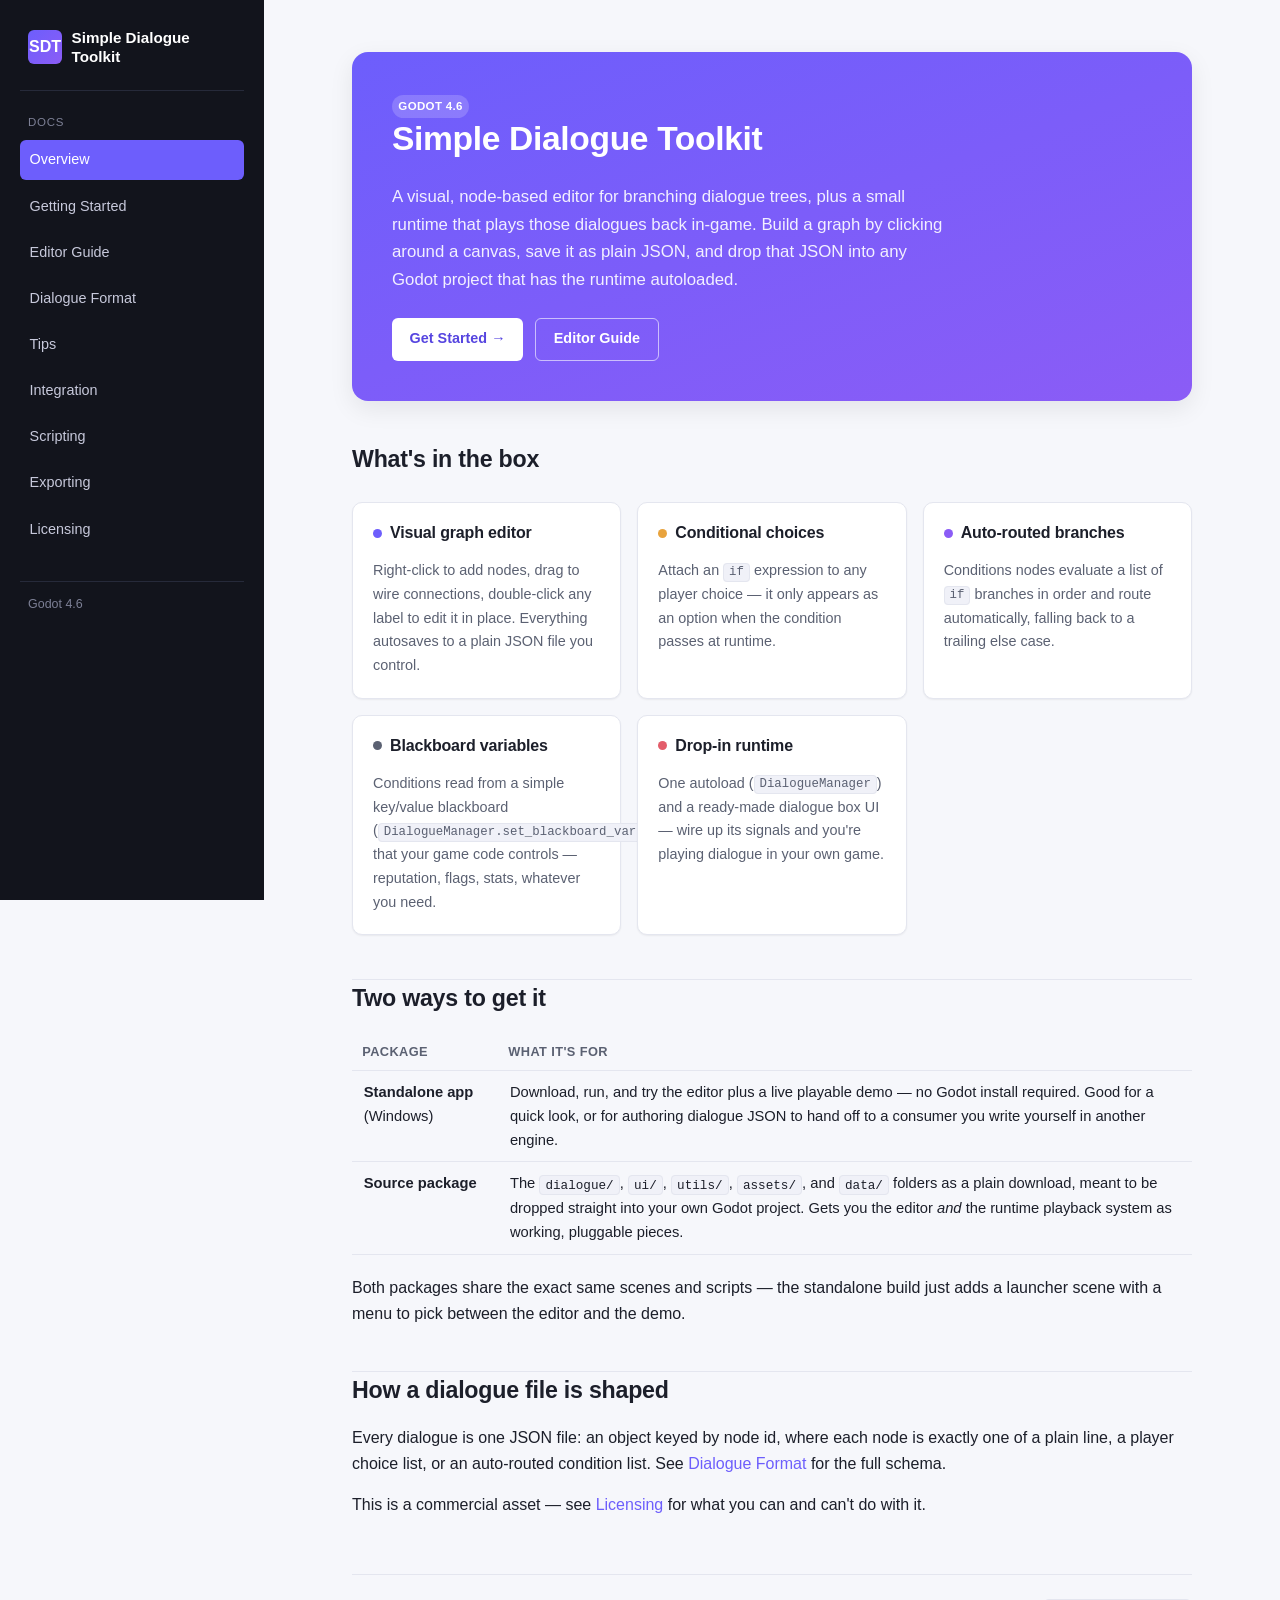
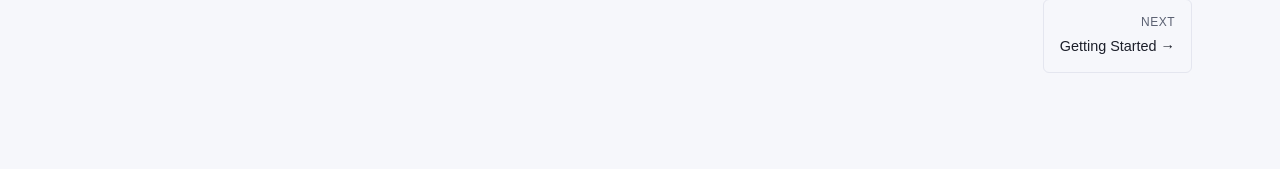
==== index.html @ 2e526a50 "Update index.html" ====
<!DOCTYPE html>
<html lang="en">
<head>
<meta charset="UTF-8">
<meta name="viewport" content="width=device-width, initial-scale=1.0">
<title>Overview · Simple Dialogue Toolkit Docs</title>
<link rel="stylesheet" href="assets/css/style.css">
</head>
<body>
<button class="nav-toggle" aria-label="Toggle navigation">☰</button>
<div class="layout">
  <nav class="sidebar">
    <div class="sidebar-brand">
      <span class="brand-mark">SDT</span>
      <span class="brand-name">Simple Dialogue<br>Toolkit</span>
    </div>
    <div class="sidebar-section-label">Docs</div>
    <ul class="nav-list">
      <li><a href="index.html">Overview</a></li>
      <li><a href="getting-started.html">Getting Started</a></li>
      <li><a href="editor-guide.html">Editor Guide</a></li>
      <li><a href="dialogue-format.html">Dialogue Format</a></li>
      <li><a href="tips.html">Tips</a></li>
      <li><a href="integration.html">Integration</a></li>
      <li><a href="scripting.html">Scripting</a></li>
      <li><a href="exporting.html">Exporting</a></li>
      <li><a href="licensing.html">Licensing</a></li>
    </ul>
    <div class="sidebar-footer">Godot 4.6</div>
  </nav>

  <main class="content">
    <div class="content-inner">

      <div class="hero">
        <span class="badge" style="background:rgba(255,255,255,0.18);color:#fff;">Godot 4.6</span>
        <h1>Simple Dialogue Toolkit</h1>
        <p>A visual, node-based editor for branching dialogue trees, plus a small runtime
        that plays those dialogues back in-game. Build a graph by clicking around a canvas,
        save it as plain JSON, and drop that JSON into any Godot project that has the
        runtime autoloaded.</p>
        <div class="hero-actions">
          <a class="btn btn--light" href="getting-started.html">Get Started →</a>
          <a class="btn btn--outline" href="editor-guide.html">Editor Guide</a>
        </div>
      </div>

      <h2>What's in the box</h2>
      <div class="card-grid">
        <div class="card">
          <h3><span class="dot dot--choice"></span> Visual graph editor</h3>
          <p>Right-click to add nodes, drag to wire connections, double-click any label
          to edit it in place. Everything autosaves to a plain JSON file you control.</p>
        </div>
        <div class="card">
          <h3><span class="dot dot--choice-if"></span> Conditional choices</h3>
          <p>Attach an <code>if</code> expression to any player choice — it only appears
          as an option when the condition passes at runtime.</p>
        </div>
        <div class="card">
          <h3><span class="dot dot--condition"></span> Auto-routed branches</h3>
          <p>Conditions nodes evaluate a list of <code>if</code> branches in order and
          route automatically, falling back to a trailing else case.</p>
        </div>
        <div class="card">
          <h3><span class="dot dot--else"></span> Blackboard variables</h3>
          <p>Conditions read from a simple key/value blackboard
          (<code>DialogueManager.set_blackboard_variable()</code>) that your game code
          controls — reputation, flags, stats, whatever you need.</p>
        </div>
        <div class="card">
          <h3><span class="dot" style="background:var(--color-accent-red)"></span> Drop-in runtime</h3>
          <p>One autoload (<code>DialogueManager</code>) and a ready-made dialogue box UI —
          wire up its signals and you're playing dialogue in your own game.</p>
        </div>
      </div>

      <h2>Two ways to get it</h2>
      <table>
        <tr><th>Package</th><th>What it's for</th></tr>
        <tr>
          <td><strong>Standalone app</strong> (Windows)</td>
          <td>Download, run, and try the editor plus a live playable demo — no Godot
          install required. Good for a quick look, or for authoring dialogue JSON to
          hand off to a consumer you write yourself in another engine.</td>
        </tr>
        <tr>
          <td><strong>Source package</strong></td>
          <td>The <code>dialogue/</code>, <code>ui/</code>, <code>utils/</code>,
          <code>assets/</code>, and <code>data/</code> folders as a plain download, meant
          to be dropped straight into your own Godot project. Gets you the editor
          <em>and</em> the runtime playback system as working, pluggable pieces.</td>
        </tr>
      </table>
      <p>Both packages share the exact same scenes and scripts — the standalone build
      just adds a launcher scene with a menu to pick between the editor and the demo.</p>

      <h2>How a dialogue file is shaped</h2>
      <p>Every dialogue is one JSON file: an object keyed by node id, where each node is
      exactly one of a plain line, a player choice list, or an auto-routed condition
      list. See <a href="dialogue-format.html">Dialogue Format</a> for the full schema.</p>

      <p>This is a commercial asset — see <a href="licensing.html">Licensing</a> for what
      you can and can't do with it.</p>

      <div class="next-prev">
        <span></span>
        <a class="to-end" href="getting-started.html">
          <span class="direction">Next</span>
          Getting Started →
        </a>
      </div>

    </div>
  </main>
</div>
<script src="assets/js/site.js"></script>
</body>
</html>
---- assets/css/style.css ----
/* ==========================================================================
   Dialogue Graph Toolkit — Documentation Site Stylesheet
   --------------------------------------------------------------------------
   Everything you're likely to want to reskin lives in the :root variables
   below. Change a color or font here and it updates across every page.
   ========================================================================== */

:root {
  /* Brand */
  --color-primary: #6d5efc;
  --color-primary-dark: #5645e0;
  --color-primary-light: #efedff;

  /* Accents (mirrors the editor's node-type coloring language) */
  --color-accent-amber: #e8a33d;   /* conditional choices */
  --color-accent-purple: #8b5cf6;  /* condition branches */
  --color-accent-green: #2fb673;   /* success / reachable */
  --color-accent-red: #e35d6a;     /* warnings / delete actions */

  /* Sidebar */
  --sidebar-width: 264px;
  --color-sidebar-bg: #12141c;
  --color-sidebar-bg-alt: #1a1d29;
  --color-sidebar-text: #c7c9db;
  --color-sidebar-text-muted: #7d8096;
  --color-sidebar-border: #262a3a;

  /* Content surface */
  --color-bg: #f6f7fb;
  --color-surface: #ffffff;
  --color-surface-alt: #f0f1f8;
  --color-text: #1c1f2a;
  --color-text-muted: #5b6172;
  --color-border: #e4e6ef;

  /* Code */
  --color-code-bg: #161822;
  --color-code-text: #e8e9f3;
  --color-code-muted: #8890b5;

  /* Type */
  --font-sans: "Inter", -apple-system, BlinkMacSystemFont, "Segoe UI", Roboto,
    Helvetica, Arial, sans-serif;
  --font-mono: "JetBrains Mono", "Fira Code", SFMono-Regular, Consolas,
    "Liberation Mono", Menlo, monospace;

  /* Misc */
  --radius-sm: 6px;
  --radius-md: 10px;
  --radius-lg: 16px;
  --shadow-sm: 0 1px 2px rgba(15, 17, 23, 0.06);
  --shadow-md: 0 8px 24px rgba(15, 17, 23, 0.08);
  --content-max-width: 840px;
  --transition: 150ms ease;
}

/* Optional: automatic dark mode for the content surface.
   Delete this block if you'd rather keep a single fixed theme. */
@media (prefers-color-scheme: dark) {
  :root {
    --color-bg: #0f1117;
    --color-surface: #171a24;
    --color-surface-alt: #1d2130;
    --color-text: #e7e8f2;
    --color-text-muted: #9799b3;
    --color-border: #2b2f42;
    --color-primary-light: #221f3d;
  }
}

/* ── Reset & base ─────────────────────────────────────────────────────── */

*,
*::before,
*::after {
  box-sizing: border-box;
}

html {
  scroll-behavior: smooth;
}

body {
  margin: 0;
  font-family: var(--font-sans);
  background: var(--color-bg);
  color: var(--color-text);
  line-height: 1.65;
  -webkit-font-smoothing: antialiased;
}

img {
  max-width: 100%;
  display: block;
}

a {
  color: var(--color-primary);
  text-decoration: none;
}

a:hover {
  text-decoration: underline;
}

h1, h2, h3, h4 {
  line-height: 1.25;
  font-weight: 700;
  letter-spacing: -0.01em;
  scroll-margin-top: 2rem;
}

h1 { font-size: 2.1rem; }
h2 {
  font-size: 1.45rem;
  margin-top: 2.75rem;
  padding-top: 0.25rem;
  border-top: 1px solid var(--color-border);
}
h2:first-of-type { border-top: none; margin-top: 1.5rem; }
h3 { font-size: 1.1rem; margin-top: 1.75rem; }

p { margin: 0.9em 0; }

ul, ol {
  padding-left: 1.3em;
}
li { margin: 0.4em 0; }

code {
  font-family: var(--font-mono);
  font-size: 0.86em;
  background: var(--color-surface-alt);
  border: 1px solid var(--color-border);
  padding: 0.12em 0.4em;
  border-radius: 4px;
}

pre {
  background: var(--color-code-bg);
  color: var(--color-code-text);
  padding: 1.1rem 1.25rem;
  border-radius: var(--radius-md);
  overflow-x: auto;
  font-size: 0.86rem;
  box-shadow: var(--shadow-sm);
}

pre code {
  background: none;
  border: none;
  padding: 0;
  color: inherit;
}

kbd {
  font-family: var(--font-mono);
  font-size: 0.82em;
  background: var(--color-surface-alt);
  border: 1px solid var(--color-border);
  border-bottom-width: 2px;
  border-radius: 5px;
  padding: 0.1em 0.5em;
}

hr {
  border: none;
  border-top: 1px solid var(--color-border);
  margin: 2.5rem 0;
}

table {
  width: 100%;
  border-collapse: collapse;
  margin: 1.25rem 0;
  font-size: 0.92rem;
}

th, td {
  text-align: left;
  padding: 0.6em 0.8em;
  border-bottom: 1px solid var(--color-border);
  vertical-align: top;
}

th {
  color: var(--color-text-muted);
  font-weight: 600;
  font-size: 0.8rem;
  text-transform: uppercase;
  letter-spacing: 0.03em;
}

/* ── Layout ───────────────────────────────────────────────────────────── */

.layout {
  display: flex;
  min-height: 100vh;
}

.sidebar {
  width: var(--sidebar-width);
  flex-shrink: 0;
  background: var(--color-sidebar-bg);
  color: var(--color-sidebar-text);
  padding: 1.75rem 1.25rem 2rem;
  position: sticky;
  top: 0;
  height: 100vh;
  overflow-y: auto;
}

.sidebar-brand {
  display: flex;
  align-items: center;
  gap: 0.6rem;
  padding: 0 0.5rem 1.5rem;
  margin-bottom: 0.75rem;
  border-bottom: 1px solid var(--color-sidebar-border);
}

.brand-mark {
  display: inline-flex;
  align-items: center;
  justify-content: center;
  width: 34px;
  height: 34px;
  border-radius: var(--radius-sm);
  background: linear-gradient(135deg, var(--color-primary), var(--color-accent-purple));
  color: #fff;
  font-weight: 700;
  font-size: 1rem;
  flex-shrink: 0;
}

.brand-name {
  font-weight: 700;
  font-size: 0.95rem;
  color: #fff;
  line-height: 1.25;
}

.sidebar-section-label {
  font-size: 0.72rem;
  text-transform: uppercase;
  letter-spacing: 0.06em;
  color: var(--color-sidebar-text-muted);
  padding: 0 0.5rem;
  margin: 1.4rem 0 0.5rem;
}

.nav-list {
  list-style: none;
  padding: 0;
  margin: 0;
}

.nav-list a {
  display: block;
  padding: 0.5rem 0.6rem;
  border-radius: var(--radius-sm);
  color: var(--color-sidebar-text);
  font-size: 0.9rem;
  font-weight: 500;
  text-decoration: none;
  transition: background var(--transition), color var(--transition);
}

.nav-list a:hover {
  background: var(--color-sidebar-bg-alt);
  color: #fff;
}

.nav-list a.active {
  background: var(--color-primary);
  color: #fff;
}

.sidebar-footer {
  margin-top: 2rem;
  padding: 0.75rem 0.5rem 0;
  border-top: 1px solid var(--color-sidebar-border);
  font-size: 0.78rem;
  color: var(--color-sidebar-text-muted);
}

.nav-toggle {
  display: none;
  position: fixed;
  top: 0.9rem;
  left: 0.9rem;
  z-index: 40;
  width: 40px;
  height: 40px;
  border-radius: var(--radius-sm);
  border: 1px solid var(--color-border);
  background: var(--color-surface);
  box-shadow: var(--shadow-sm);
  font-size: 1.1rem;
  cursor: pointer;
}

.content {
  flex: 1;
  min-width: 0;
  padding: 3.25rem 3rem 6rem;
}

.content-inner {
  max-width: var(--content-max-width);
  margin: 0 auto;
}

.page-header {
  margin-bottom: 2rem;
}

.eyebrow {
  display: inline-block;
  font-size: 0.78rem;
  font-weight: 700;
  text-transform: uppercase;
  letter-spacing: 0.06em;
  color: var(--color-primary);
  margin-bottom: 0.6rem;
}

.lede {
  font-size: 1.1rem;
  color: var(--color-text-muted);
  margin-top: 0.5rem;
}

/* ── Components ───────────────────────────────────────────────────────── */

.callout {
  border: 1px solid var(--color-border);
  border-left-width: 4px;
  background: var(--color-surface-alt);
  border-radius: var(--radius-sm);
  padding: 0.9rem 1.1rem;
  margin: 1.5rem 0;
  font-size: 0.94rem;
}

.callout p:first-child { margin-top: 0; }
.callout p:last-child { margin-bottom: 0; }

.callout-title {
  font-weight: 700;
  font-size: 0.82rem;
  text-transform: uppercase;
  letter-spacing: 0.04em;
  margin-bottom: 0.35rem;
  display: block;
}

.callout--note {
  border-left-color: var(--color-primary);
}
.callout--note .callout-title { color: var(--color-primary-dark); }

.callout--warning {
  border-left-color: var(--color-accent-amber);
  background: #fdf6e9;
}
.callout--warning .callout-title { color: #a8722a; }

.callout--bug {
  border-left-color: var(--color-accent-red);
  background: #fdedee;
}
.callout--bug .callout-title { color: #b5333f; }

@media (prefers-color-scheme: dark) {
  .callout--warning { background: #2a2313; }
  .callout--bug { background: #2c1618; }
}

.card-grid {
  display: grid;
  grid-template-columns: repeat(auto-fit, minmax(220px, 1fr));
  gap: 1rem;
  margin: 1.75rem 0;
}

.card {
  background: var(--color-surface);
  border: 1px solid var(--color-border);
  border-radius: var(--radius-md);
  padding: 1.25rem;
  box-shadow: var(--shadow-sm);
}

.card h3 {
  margin-top: 0;
  font-size: 1rem;
  display: flex;
  align-items: center;
  gap: 0.5rem;
}

.card p {
  font-size: 0.9rem;
  color: var(--color-text-muted);
  margin-bottom: 0;
}

.dot {
  display: inline-block;
  width: 9px;
  height: 9px;
  border-radius: 50%;
  flex-shrink: 0;
}

.dot--choice { background: var(--color-primary); }
.dot--choice-if { background: var(--color-accent-amber); }
.dot--condition { background: var(--color-accent-purple); }
.dot--else { background: var(--color-text-muted); }

.badge {
  display: inline-block;
  font-size: 0.72rem;
  font-weight: 700;
  padding: 0.15em 0.55em;
  border-radius: 999px;
  background: var(--color-primary-light);
  color: var(--color-primary-dark);
  text-transform: uppercase;
  letter-spacing: 0.03em;
}

.hero {
  background: linear-gradient(160deg, var(--color-primary) 0%, var(--color-accent-purple) 100%);
  color: #fff;
  border-radius: var(--radius-lg);
  padding: 2.5rem 2.5rem;
  margin-bottom: 2.5rem;
  box-shadow: var(--shadow-md);
}

.hero h1 {
  color: #fff;
  margin-top: 0;
}

.hero p {
  color: rgba(255, 255, 255, 0.9);
  font-size: 1.05rem;
  max-width: 60ch;
}

.hero-actions {
  display: flex;
  gap: 0.75rem;
  margin-top: 1.5rem;
  flex-wrap: wrap;
}

.btn {
  display: inline-flex;
  align-items: center;
  gap: 0.4rem;
  padding: 0.55rem 1.1rem;
  border-radius: var(--radius-sm);
  font-weight: 600;
  font-size: 0.9rem;
  text-decoration: none;
  transition: transform var(--transition), box-shadow var(--transition);
}

.btn:hover { text-decoration: none; transform: translateY(-1px); }

.btn--light {
  background: #fff;
  color: var(--color-primary-dark);
}

.btn--outline {
  background: transparent;
  color: #fff;
  border: 1px solid rgba(255, 255, 255, 0.6);
}

.next-prev {
  display: flex;
  justify-content: space-between;
  gap: 1rem;
  margin-top: 3.5rem;
  padding-top: 1.5rem;
  border-top: 1px solid var(--color-border);
  font-size: 0.9rem;
}

.next-prev a {
  display: block;
  padding: 0.8rem 1rem;
  border: 1px solid var(--color-border);
  border-radius: var(--radius-sm);
  color: var(--color-text);
  max-width: 48%;
}

.next-prev a:hover {
  border-color: var(--color-primary);
  text-decoration: none;
}

.next-prev .direction {
  display: block;
  font-size: 0.75rem;
  color: var(--color-text-muted);
  text-transform: uppercase;
  letter-spacing: 0.04em;
  margin-bottom: 0.15rem;
}

.next-prev .to-end { margin-left: auto; text-align: right; }

/* ── Responsive ───────────────────────────────────────────────────────── */

@media (max-width: 900px) {
  .nav-toggle { display: block; }

  .sidebar {
    position: fixed;
    left: 0;
    top: 0;
    z-index: 30;
    transform: translateX(-100%);
    transition: transform var(--transition);
    box-shadow: var(--shadow-md);
  }

  .sidebar.open {
    transform: translateX(0);
  }

  .content {
    padding: 5rem 1.4rem 4rem;
  }

  .hero {
    padding: 2rem 1.5rem;
  }
}
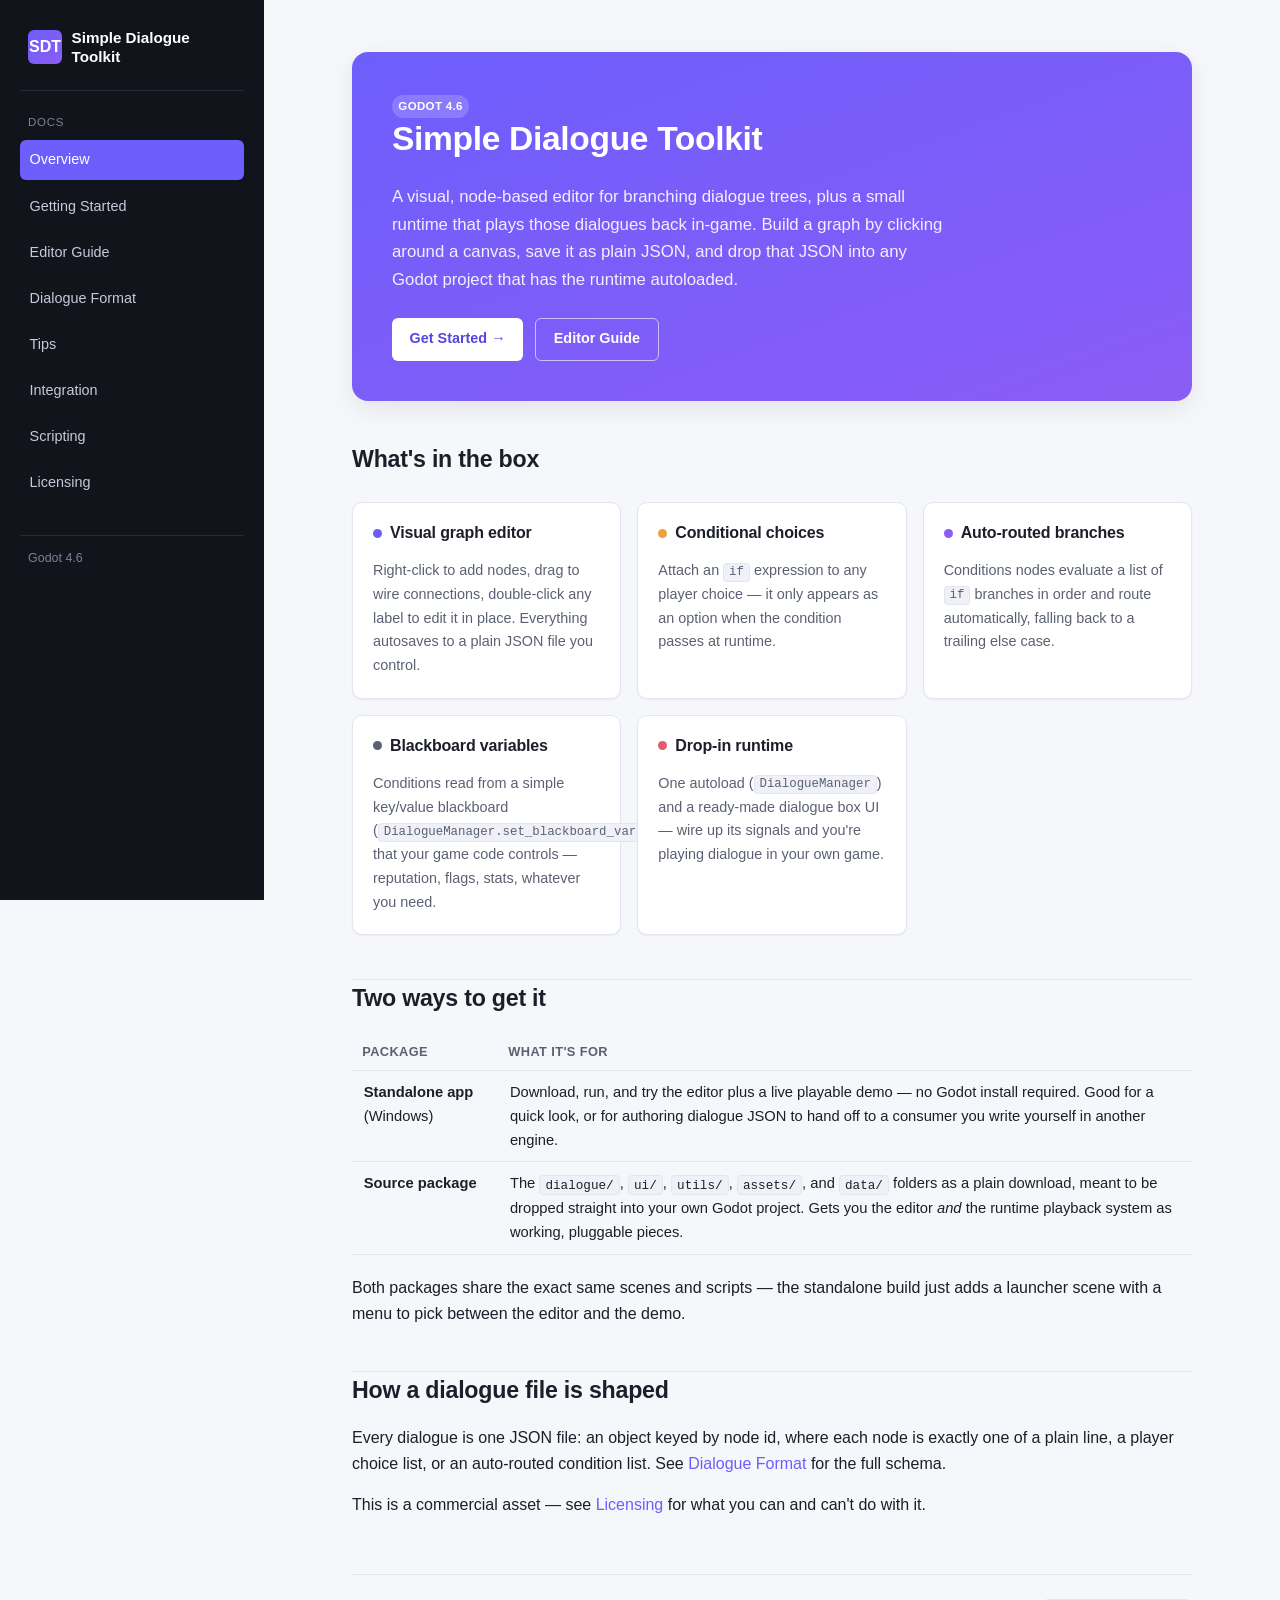
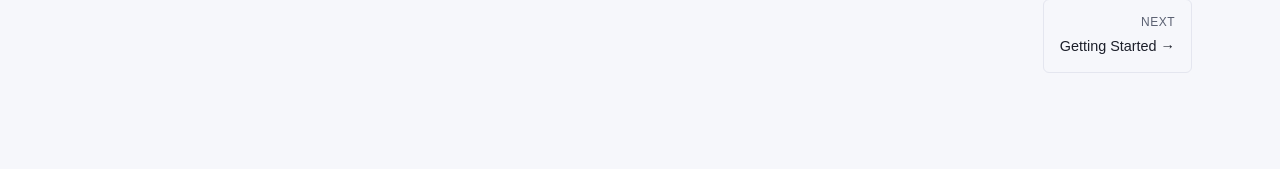
==== commit f33d9fea: "update update" ====
--- a/index.html
+++ b/index.html
@@ -3,7 +3,7 @@
 <head>
 <meta charset="UTF-8">
 <meta name="viewport" content="width=device-width, initial-scale=1.0">
-<title>Overview · Simple Dialogue Toolkit Docs</title>
+<title>Overview · Simple Dialogue Toolkit Docss</title>
 <link rel="stylesheet" href="assets/css/style.css">
 </head>
 <body>
@@ -23,7 +23,6 @@
       <li><a href="tips.html">Tips</a></li>
       <li><a href="integration.html">Integration</a></li>
       <li><a href="scripting.html">Scripting</a></li>
-      <li><a href="exporting.html">Exporting</a></li>
       <li><a href="licensing.html">Licensing</a></li>
     </ul>
     <div class="sidebar-footer">Godot 4.6</div>
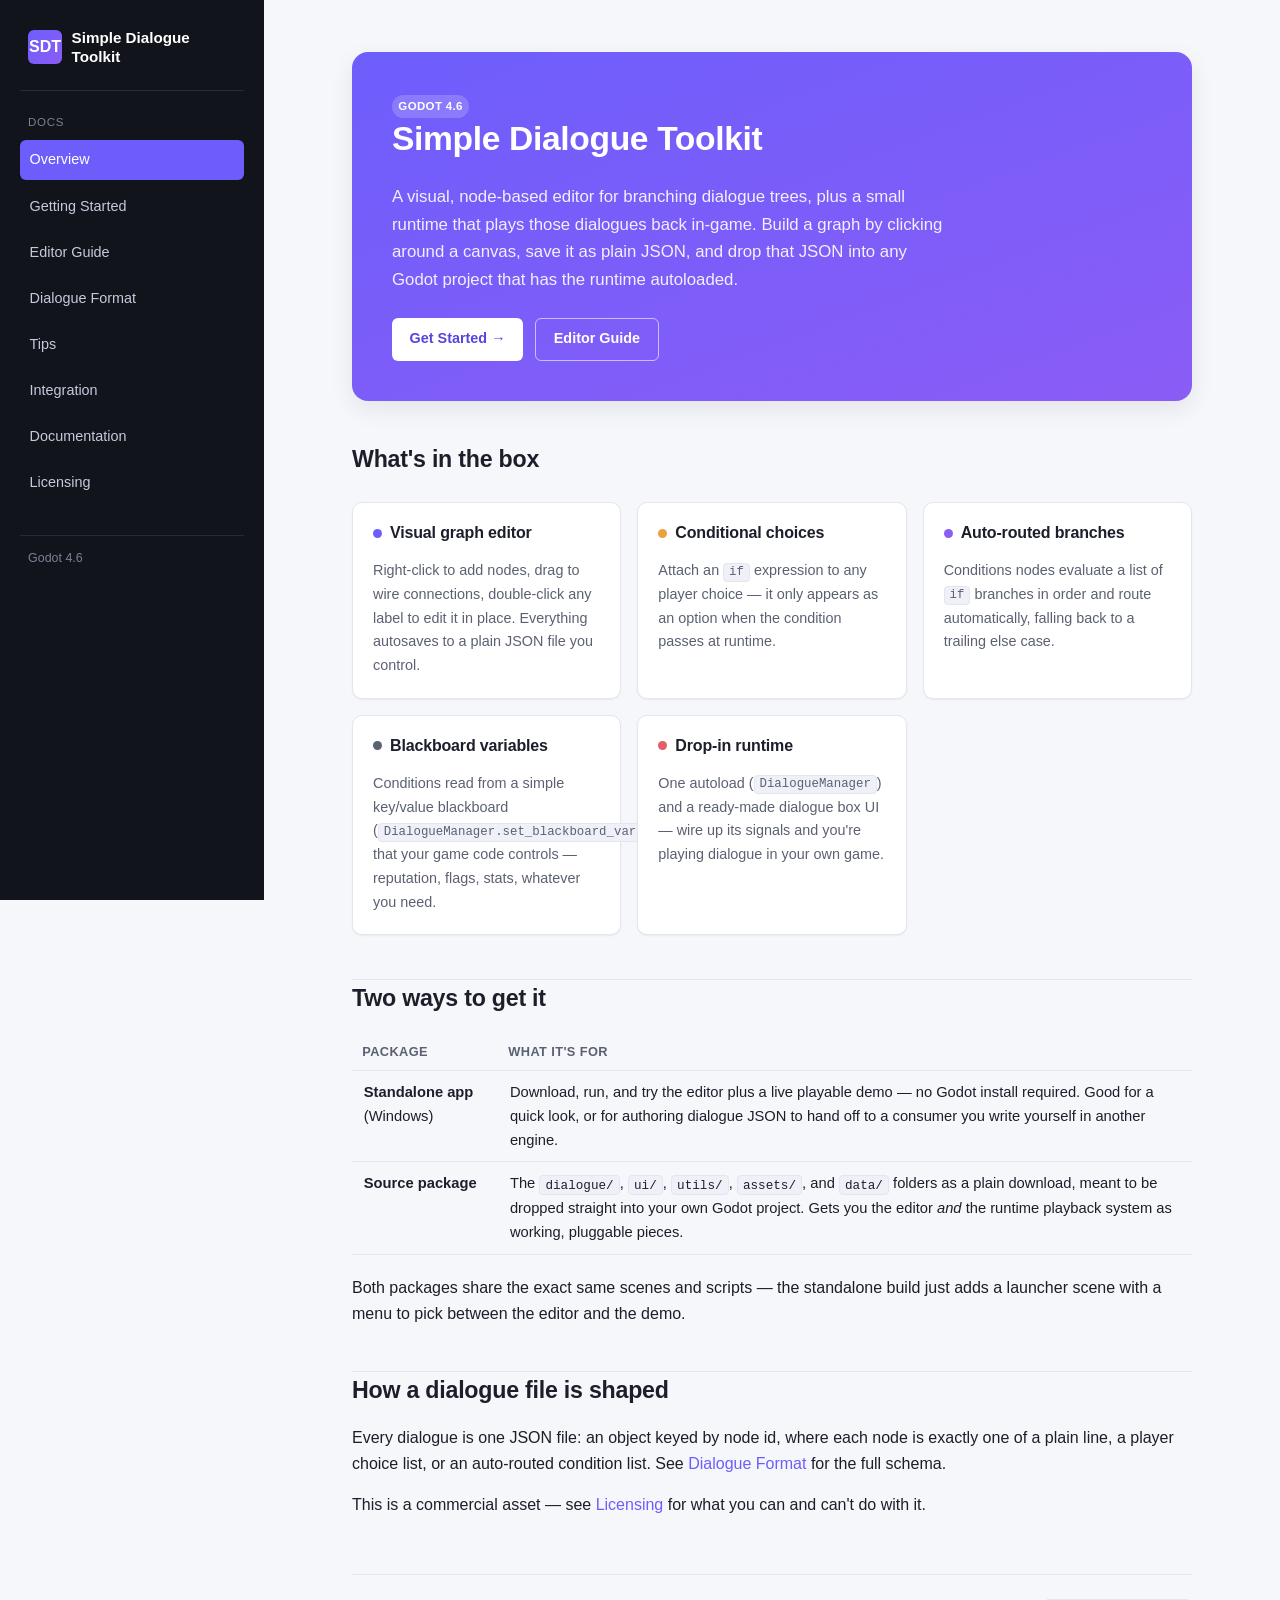
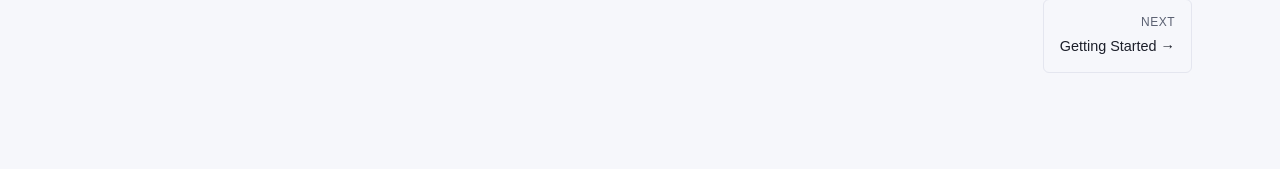
==== commit 166fffae: "update update" ====
--- a/index.html
+++ b/index.html
@@ -3,7 +3,7 @@
 <head>
 <meta charset="UTF-8">
 <meta name="viewport" content="width=device-width, initial-scale=1.0">
-<title>Overview · Simple Dialogue Toolkit Docss</title>
+<title>Overview · Simple Dialogue Toolkit Docs</title>
 <link rel="stylesheet" href="assets/css/style.css">
 </head>
 <body>
@@ -22,7 +22,7 @@
       <li><a href="dialogue-format.html">Dialogue Format</a></li>
       <li><a href="tips.html">Tips</a></li>
       <li><a href="integration.html">Integration</a></li>
-      <li><a href="scripting.html">Scripting</a></li>
+      <li><a href="scripting.html">Documentation</a></li>
       <li><a href="licensing.html">Licensing</a></li>
     </ul>
     <div class="sidebar-footer">Godot 4.6</div>
